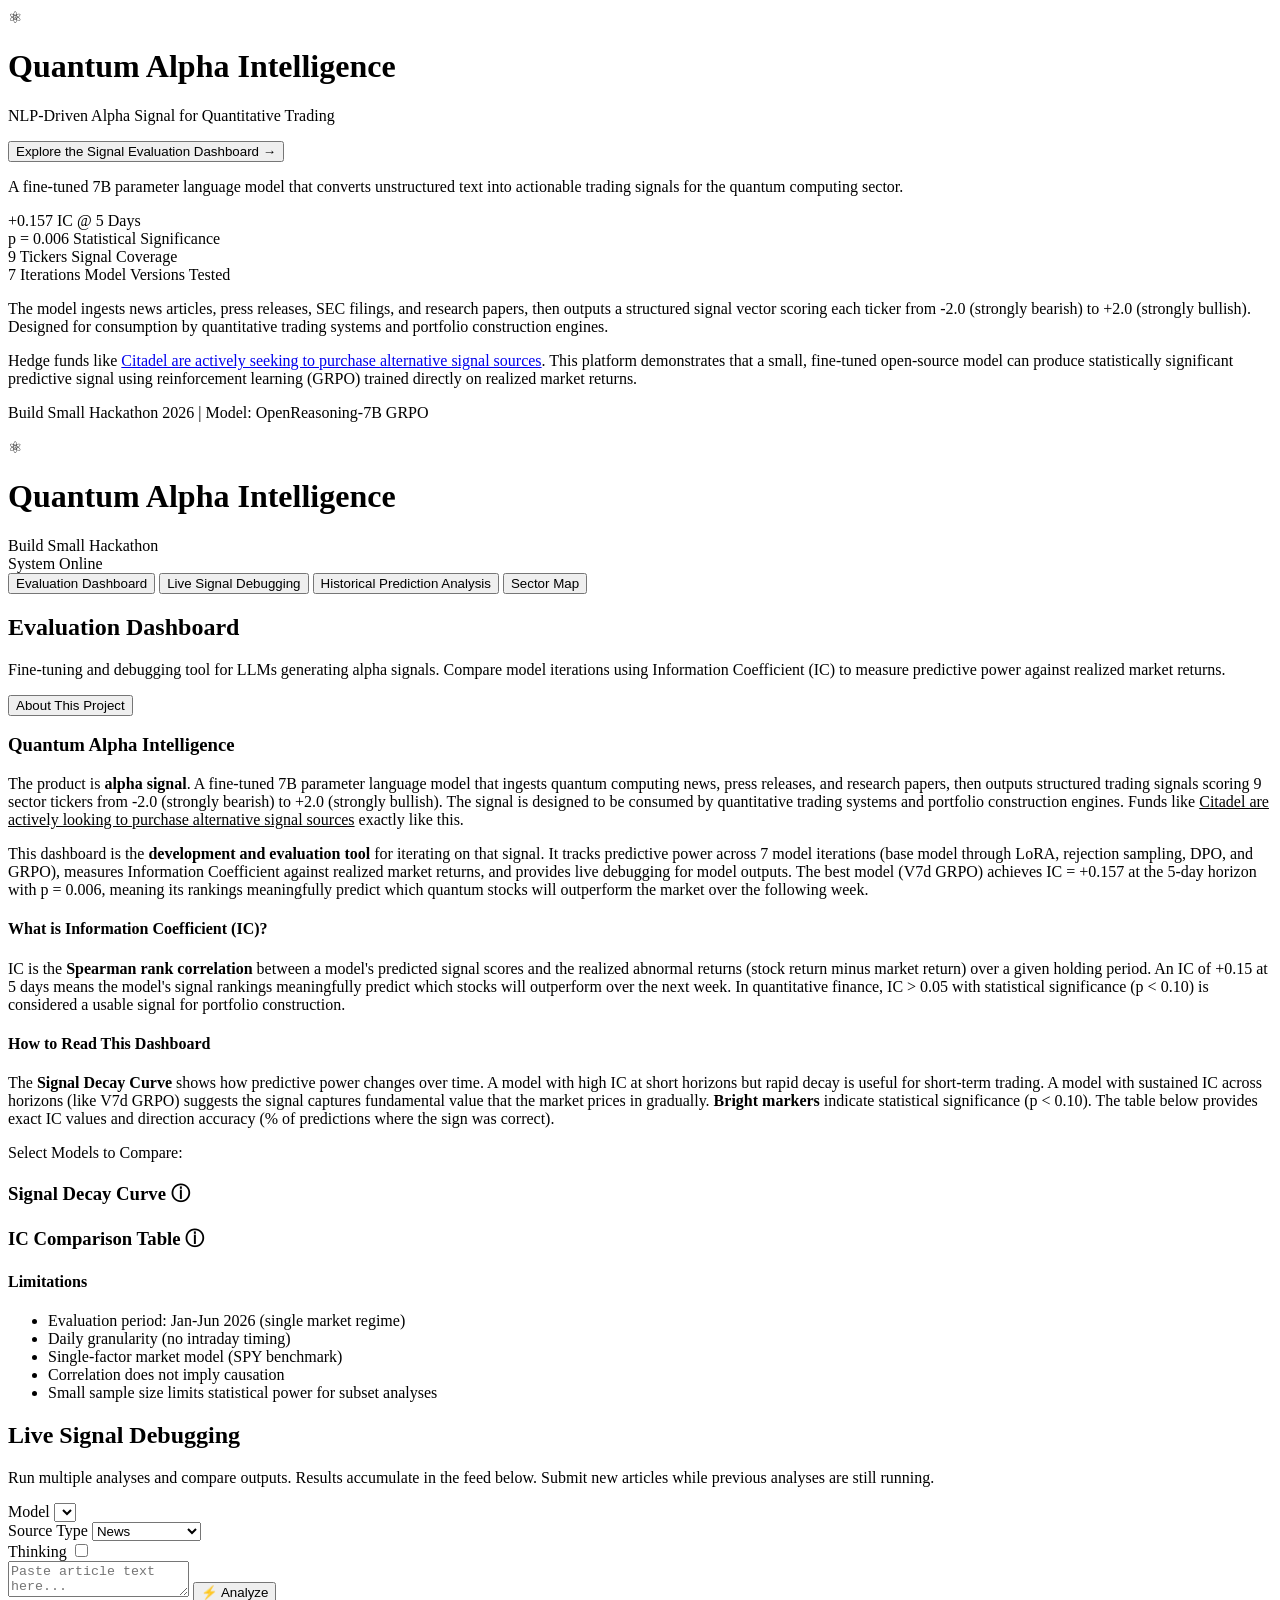
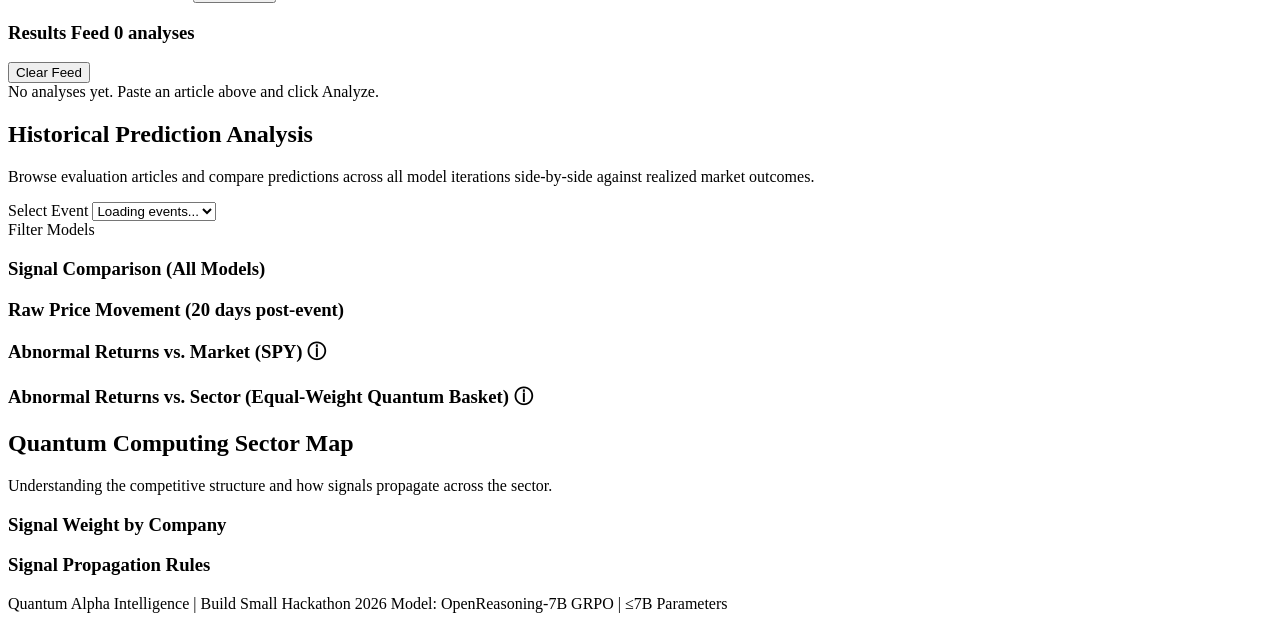
==== frontend_v2/index.html @ 99c6539f "fix: Make welcome overlay scrollable, add CTA near top, add 'About' button 1. Overlay is now scrolla" ====
<!DOCTYPE html>
<html lang="en">
<head>
    <meta charset="UTF-8">
    <meta name="viewport" content="width=device-width, initial-scale=1.0">
    <title>Quantum Alpha Intelligence</title>
    <link rel="stylesheet" href="/static/styles.css">
    <script src="https://cdn.plot.ly/plotly-2.27.0.min.js"></script>
</head>
<body>
    <!-- Welcome Overlay -->
    <div id="welcome-overlay" class="welcome-overlay">
        <div class="welcome-modal">
            <div class="welcome-top">
                <div class="welcome-logo">⚛</div>
                <h1 class="welcome-title">Quantum Alpha Intelligence</h1>
                <p class="welcome-tagline">NLP-Driven Alpha Signal for Quantitative Trading</p>
                <button id="welcome-enter-btn" class="welcome-cta">Explore the Signal Evaluation Dashboard →</button>
            </div>

            <div class="welcome-body">
                <p class="welcome-lead">A fine-tuned 7B parameter language model that converts unstructured text into actionable trading signals for the quantum computing sector.</p>

                <div class="welcome-stats">
                    <div class="welcome-stat">
                        <span class="stat-value">+0.157</span>
                        <span class="stat-label">IC @ 5 Days</span>
                    </div>
                    <div class="welcome-stat">
                        <span class="stat-value">p = 0.006</span>
                        <span class="stat-label">Statistical Significance</span>
                    </div>
                    <div class="welcome-stat">
                        <span class="stat-value">9 Tickers</span>
                        <span class="stat-label">Signal Coverage</span>
                    </div>
                    <div class="welcome-stat">
                        <span class="stat-value">7 Iterations</span>
                        <span class="stat-label">Model Versions Tested</span>
                    </div>
                </div>

                <p class="welcome-description">The model ingests news articles, press releases, SEC filings, and research papers, then outputs a structured signal vector scoring each ticker from -2.0 (strongly bearish) to +2.0 (strongly bullish). Designed for consumption by quantitative trading systems and portfolio construction engines.</p>

                <p class="welcome-context">Hedge funds like <a href="https://finance.yahoo.com/markets/stocks/articles/citadel-set-pay-trading-ideas-094103745.html" target="_blank">Citadel are actively seeking to purchase alternative signal sources</a>. This platform demonstrates that a small, fine-tuned open-source model can produce statistically significant predictive signal using reinforcement learning (GRPO) trained directly on realized market returns.</p>
            </div>

            <p class="welcome-footer">Build Small Hackathon 2026 | Model: OpenReasoning-7B GRPO</p>
        </div>
    </div>

    <!-- Header -->
    <header class="header">
        <div class="header-left">
            <div class="logo">⚛</div>
            <h1>Quantum Alpha Intelligence</h1>
            <span class="badge">Build Small Hackathon</span>
        </div>
        <div class="header-right">
            <span class="status-dot"></span>
            <span class="status-text">System Online</span>
        </div>
    </header>

    <!-- Tab Navigation -->
    <nav class="tab-nav">
        <button class="tab-btn active" data-tab="evaluation">Evaluation Dashboard</button>
        <button class="tab-btn" data-tab="live">Live Signal Debugging</button>
        <button class="tab-btn" data-tab="historical">Historical Prediction Analysis</button>
        <button class="tab-btn" data-tab="sector">Sector Map</button>
    </nav>

    <!-- Tab Content -->
    <main class="content">
        <!-- Tab 1: Evaluation Dashboard -->
        <section id="tab-evaluation" class="tab-panel active">
            <div class="panel-header">
                <div class="panel-header-row">
                    <div>
                        <h2>Evaluation Dashboard</h2>
                        <p class="panel-desc">Fine-tuning and debugging tool for LLMs generating alpha signals. Compare model iterations using Information Coefficient (IC) to measure predictive power against realized market returns.</p>
                    </div>
                    <button id="show-welcome-btn" class="btn-info">About This Project</button>
                </div>
            </div>

            <div class="product-overview">
                <div class="overview-card">
                    <h3>Quantum Alpha Intelligence</h3>
                    <p>The product is <strong>alpha signal</strong>. A fine-tuned 7B parameter language model that ingests quantum computing news, press releases, and research papers, then outputs structured trading signals scoring 9 sector tickers from -2.0 (strongly bearish) to +2.0 (strongly bullish). The signal is designed to be consumed by quantitative trading systems and portfolio construction engines. Funds like <a href="https://finance.yahoo.com/markets/stocks/articles/citadel-set-pay-trading-ideas-094103745.html" target="_blank" style="color: var(--accent-blue);">Citadel are actively looking to purchase alternative signal sources</a> exactly like this.</p>
                    <p>This dashboard is the <strong>development and evaluation tool</strong> for iterating on that signal. It tracks predictive power across 7 model iterations (base model through LoRA, rejection sampling, DPO, and GRPO), measures Information Coefficient against realized market returns, and provides live debugging for model outputs. The best model (V7d GRPO) achieves IC = +0.157 at the 5-day horizon with p = 0.006, meaning its rankings meaningfully predict which quantum stocks will outperform the market over the following week.</p>
                </div>
            </div>

            <div class="eval-context">
                <div class="context-card">
                    <h4>What is Information Coefficient (IC)?</h4>
                    <p>IC is the <strong>Spearman rank correlation</strong> between a model's predicted signal scores and the realized abnormal returns (stock return minus market return) over a given holding period. An IC of +0.15 at 5 days means the model's signal rankings meaningfully predict which stocks will outperform over the next week. In quantitative finance, IC > 0.05 with statistical significance (p < 0.10) is considered a usable signal for portfolio construction.</p>
                </div>
                <div class="context-card">
                    <h4>How to Read This Dashboard</h4>
                    <p>The <strong>Signal Decay Curve</strong> shows how predictive power changes over time. A model with high IC at short horizons but rapid decay is useful for short-term trading. A model with sustained IC across horizons (like V7d GRPO) suggests the signal captures fundamental value that the market prices in gradually. <strong>Bright markers</strong> indicate statistical significance (p < 0.10). The table below provides exact IC values and direction accuracy (% of predictions where the sign was correct).</p>
                </div>
            </div>

            <div class="eval-controls">
                <label>Select Models to Compare:</label>
                <div id="eval-model-checkboxes" class="checkbox-group"></div>
            </div>

            <div class="eval-metrics-summary" id="eval-summary"></div>

            <div class="eval-charts">
                <div class="chart-section">
                    <h3>Signal Decay Curve <span class="info-btn" title="IC (Spearman rank correlation) between predicted signals and realized abnormal returns at different holding periods. Higher = better predictive power. Bright markers = statistically significant (p < 0.10).">ⓘ</span></h3>
                    <div id="eval-decay-chart" class="chart-container"></div>
                </div>
                <div class="chart-section">
                    <h3>IC Comparison Table <span class="info-btn" title="IC values at different horizons. Statistically significant values (p<0.05) are highlighted. Direction accuracy shows % of non-trivial predictions where the predicted sign matched the realized return sign.">ⓘ</span></h3>
                    <div id="eval-table" class="table-container"></div>
                </div>
            </div>

            <div class="limitations">
                <h4>Limitations</h4>
                <ul>
                    <li>Evaluation period: Jan-Jun 2026 (single market regime)</li>
                    <li>Daily granularity (no intraday timing)</li>
                    <li>Single-factor market model (SPY benchmark)</li>
                    <li>Correlation does not imply causation</li>
                    <li>Small sample size limits statistical power for subset analyses</li>
                </ul>
            </div>
        </section>

        <!-- Tab 2: Live Signal Debugging -->
        <section id="tab-live" class="tab-panel">
            <div class="panel-header">
                <h2>Live Signal Debugging</h2>
                <p class="panel-desc">Run multiple analyses and compare outputs. Results accumulate in the feed below. Submit new articles while previous analyses are still running.</p>
            </div>

            <div class="live-controls">
                <div class="control-row">
                    <div class="control-group flex-grow">
                        <label>Model</label>
                        <select id="live-model">
                            <!-- Populated by JS -->
                        </select>
                    </div>
                    <div class="control-group">
                        <label>Source Type</label>
                        <select id="live-source">
                            <option value="news">News</option>
                            <option value="arxiv">arXiv Paper</option>
                            <option value="sec_filing">SEC Filing</option>
                            <option value="press_release">Press Release</option>
                            <option value="social_media">Social Media</option>
                            <option value="earnings_call">Earnings Call</option>
                        </select>
                    </div>
                    <div class="control-group">
                        <label>Thinking</label>
                        <label class="toggle">
                            <input type="checkbox" id="live-thinking">
                            <span class="toggle-slider"></span>
                        </label>
                    </div>
                </div>
                <textarea id="live-input" placeholder="Paste article text here..."></textarea>
                <button id="live-analyze-btn" class="btn-primary">
                    <span class="btn-icon">⚡</span> Analyze
                </button>
            </div>

            <div class="feed-header">
                <h3>Results Feed <span id="feed-count" class="feed-count">0 analyses</span></h3>
                <button id="feed-clear-btn" class="btn-secondary">Clear Feed</button>
            </div>
            <div id="live-feed" class="live-feed">
                <div class="feed-empty">No analyses yet. Paste an article above and click Analyze.</div>
            </div>
        </section>

        <!-- Tab 3: Historical Prediction Analysis -->
        <section id="tab-historical" class="tab-panel">
            <div class="panel-header">
                <h2>Historical Prediction Analysis</h2>
                <p class="panel-desc">Browse evaluation articles and compare predictions across all model iterations side-by-side against realized market outcomes.</p>
            </div>

            <div class="historical-controls">
                <div class="control-row">
                    <div class="control-group flex-grow">
                        <label>Select Event</label>
                        <select id="hist-event-select">
                            <option value="">Loading events...</option>
                        </select>
                    </div>
                </div>
                <div class="control-row">
                    <div class="control-group flex-grow">
                        <label>Filter Models</label>
                        <div id="hist-model-checkboxes" class="checkbox-group"></div>
                    </div>
                </div>
            </div>

            <div id="hist-results" class="results-panel">
                <div id="hist-article-info" class="article-info"></div>
                <h3>Signal Comparison (<span id="hist-model-count">All</span> Models)</h3>
                <div id="hist-comparison-chart" class="chart-container"></div>
                <h3>Raw Price Movement (20 days post-event)</h3>
                <div id="hist-price-chart" class="chart-container"></div>
                <h3>Abnormal Returns vs. Market (SPY) <span class="info-btn" title="Stock return minus SPY return over the same period. This is what the model's IC is evaluated against — positive abnormal return means the stock outperformed the broad market.">ⓘ</span></h3>
                <div id="hist-abnormal-chart" class="chart-container"></div>
                <h3>Abnormal Returns vs. Sector (Equal-Weight Quantum Basket) <span class="info-btn" title="Stock return minus the equal-weighted average return of all pure-play quantum tickers (IONQ, RGTI, QBTS, QUBT). Shows whether the signal correctly identified relative winners within the sector.">ⓘ</span></h3>
                <div id="hist-sector-abnormal-chart" class="chart-container"></div>
                <div id="hist-model-details" class="model-details-grid"></div>
            </div>
        </section>

        <!-- Tab 4: Sector Map -->
        <section id="tab-sector" class="tab-panel">
            <div class="panel-header">
                <h2>Quantum Computing Sector Map</h2>
                <p class="panel-desc">Understanding the competitive structure and how signals propagate across the sector.</p>
            </div>

            <div class="sector-content">
                <div class="chart-section">
                    <h3>Signal Weight by Company</h3>
                    <div id="sector-weight-chart" class="chart-container"></div>
                </div>

                <div class="sector-clusters" id="sector-clusters"></div>

                <div class="sector-dynamics">
                    <h3>Signal Propagation Rules</h3>
                    <div id="sector-dynamics-table"></div>
                </div>
            </div>
        </section>
    </main>

    <footer class="footer">
        <span>Quantum Alpha Intelligence | Build Small Hackathon 2026</span>
        <span>Model: OpenReasoning-7B GRPO | ≤7B Parameters</span>
    </footer>

    <script src="/static/app.js"></script>
</body>
</html>
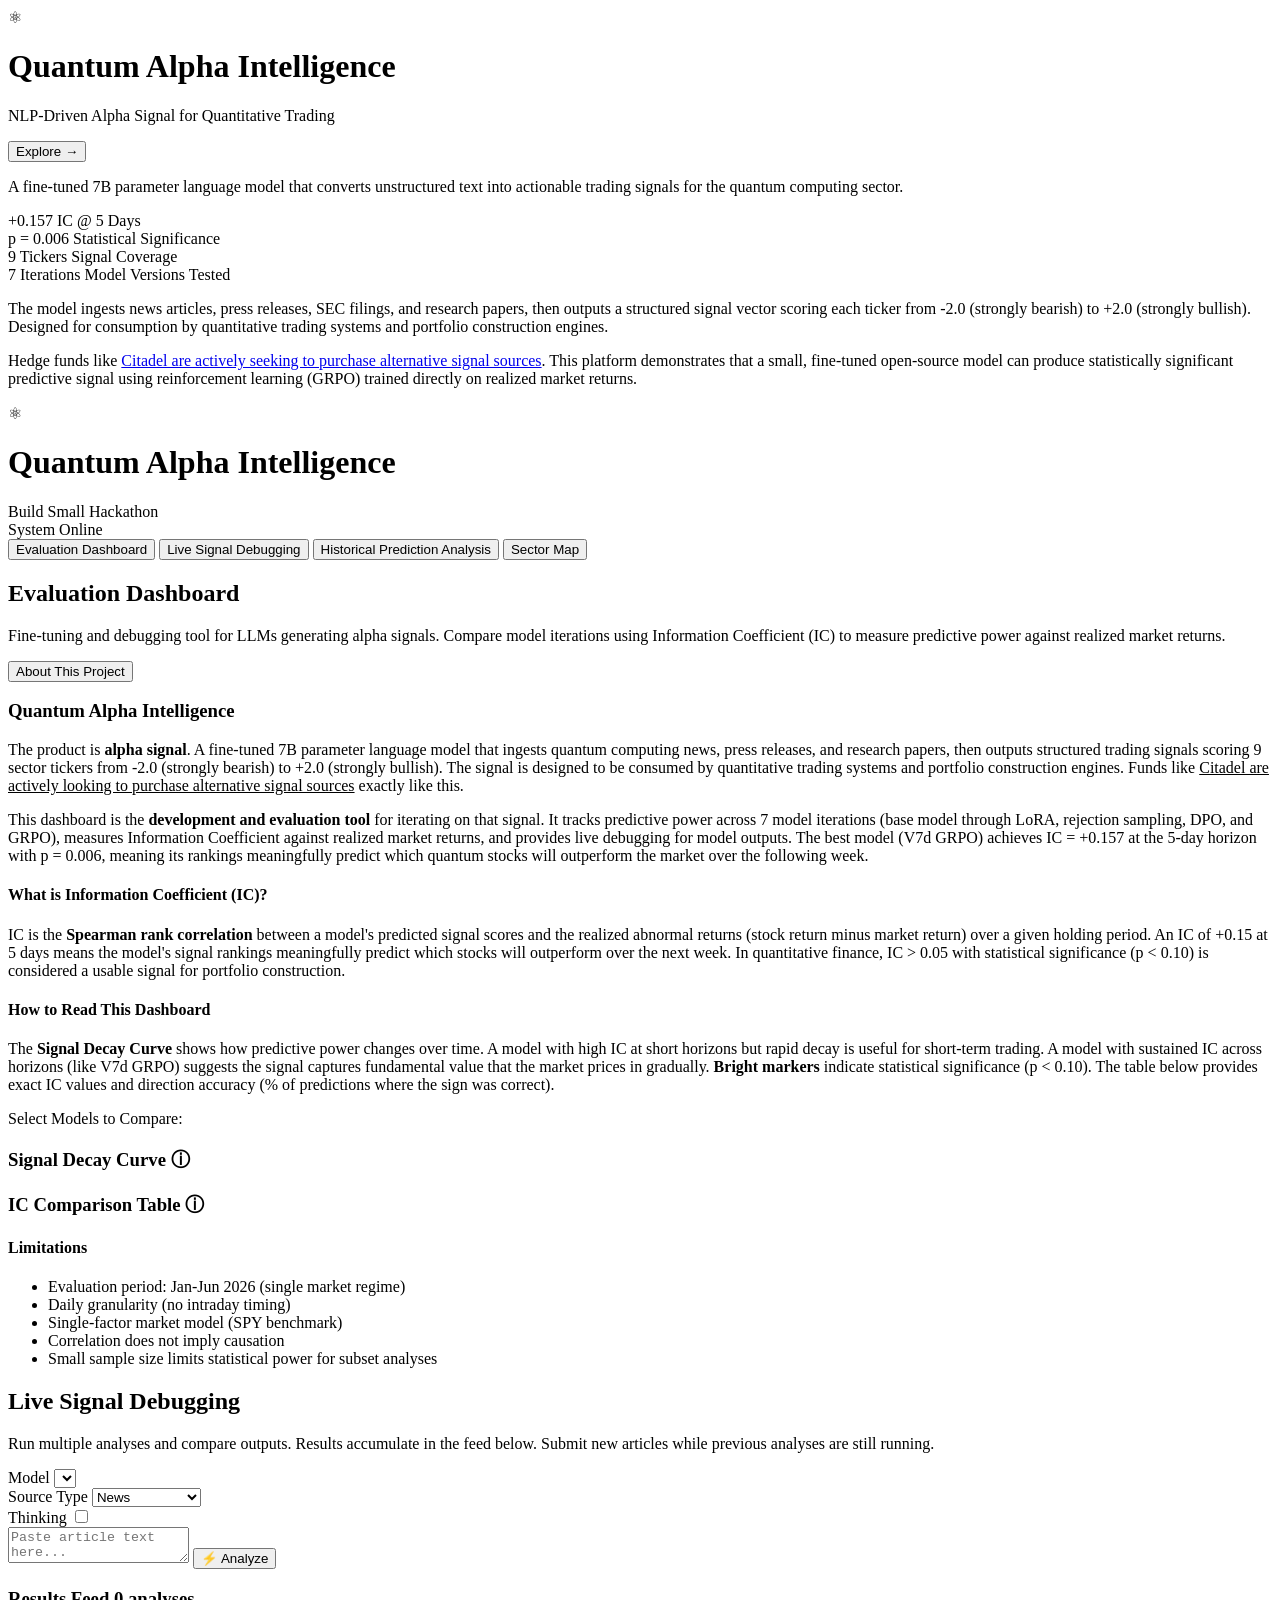
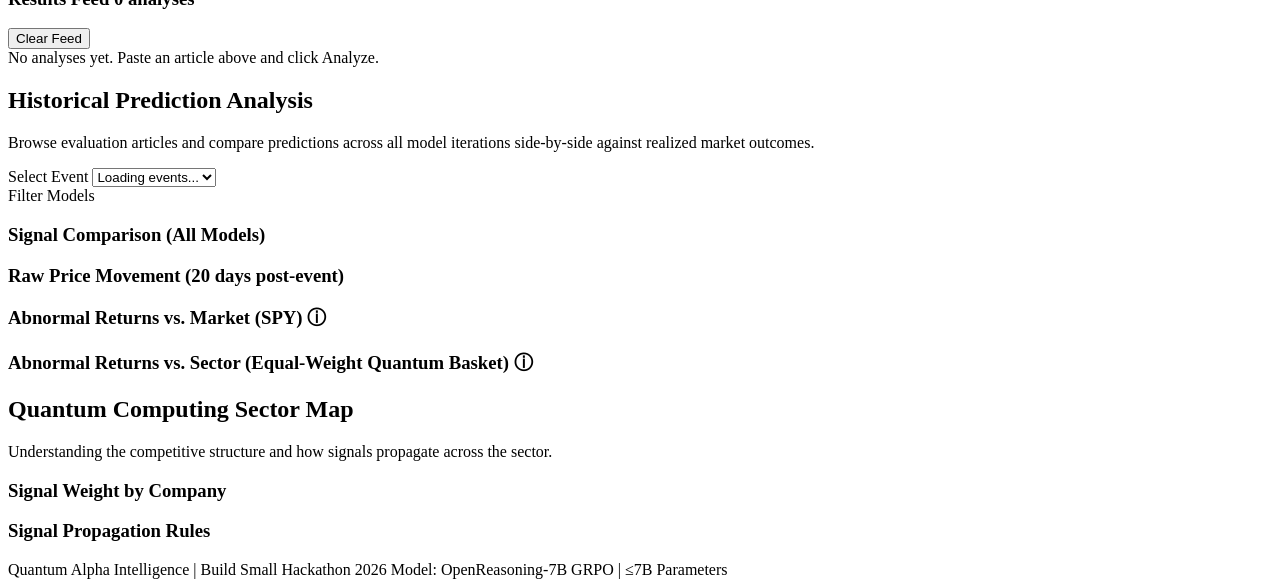
==== commit 9c32cb42: "fix: Simplify overlay button to 'Explore', remove footer text" ====
--- a/frontend_v2/index.html
+++ b/frontend_v2/index.html
@@ -15,7 +15,7 @@
                 <div class="welcome-logo">⚛</div>
                 <h1 class="welcome-title">Quantum Alpha Intelligence</h1>
                 <p class="welcome-tagline">NLP-Driven Alpha Signal for Quantitative Trading</p>
-                <button id="welcome-enter-btn" class="welcome-cta">Explore the Signal Evaluation Dashboard →</button>
+                <button id="welcome-enter-btn" class="welcome-cta">Explore →</button>
             </div>
 
             <div class="welcome-body">
@@ -45,7 +45,7 @@
                 <p class="welcome-context">Hedge funds like <a href="https://finance.yahoo.com/markets/stocks/articles/citadel-set-pay-trading-ideas-094103745.html" target="_blank">Citadel are actively seeking to purchase alternative signal sources</a>. This platform demonstrates that a small, fine-tuned open-source model can produce statistically significant predictive signal using reinforcement learning (GRPO) trained directly on realized market returns.</p>
             </div>
 
-            <p class="welcome-footer">Build Small Hackathon 2026 | Model: OpenReasoning-7B GRPO</p>
+
         </div>
     </div>
 
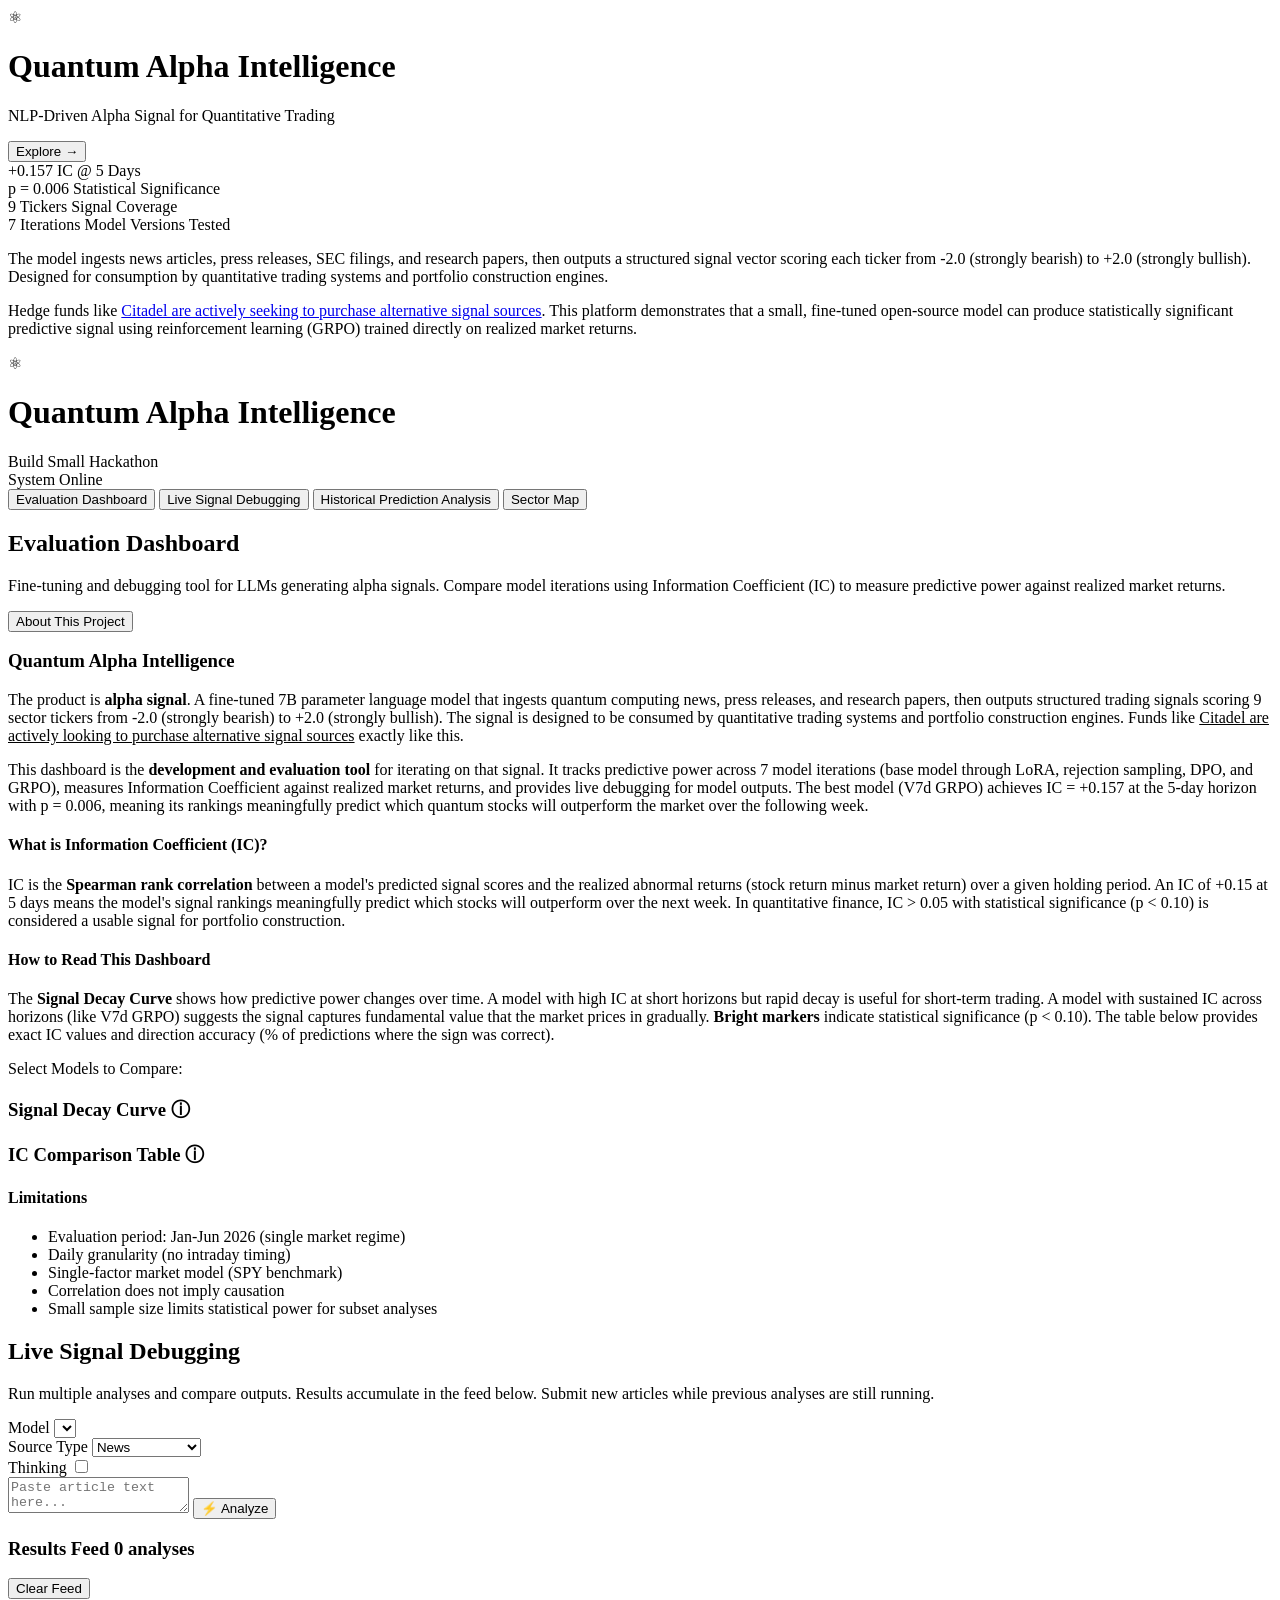
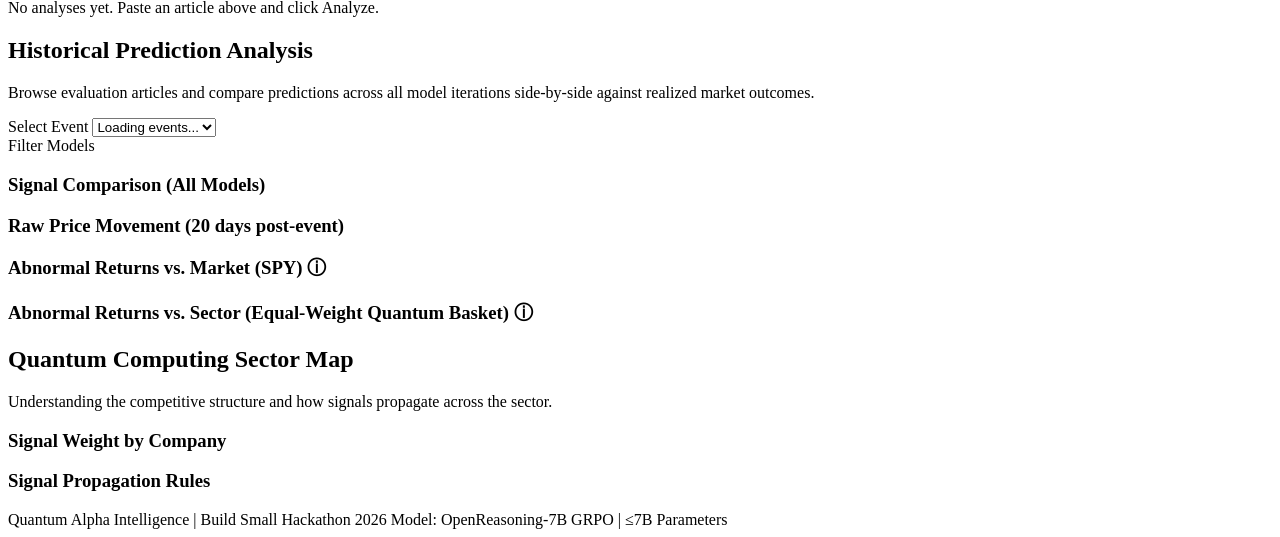
==== commit 208bdc05: "fix: Remove lead sentence from overlay, default to top model + teachers only 1. Removed 'A fine-tune" ====
--- a/frontend_v2/index.html
+++ b/frontend_v2/index.html
@@ -19,7 +19,6 @@
             </div>
 
             <div class="welcome-body">
-                <p class="welcome-lead">A fine-tuned 7B parameter language model that converts unstructured text into actionable trading signals for the quantum computing sector.</p>
 
                 <div class="welcome-stats">
                     <div class="welcome-stat">
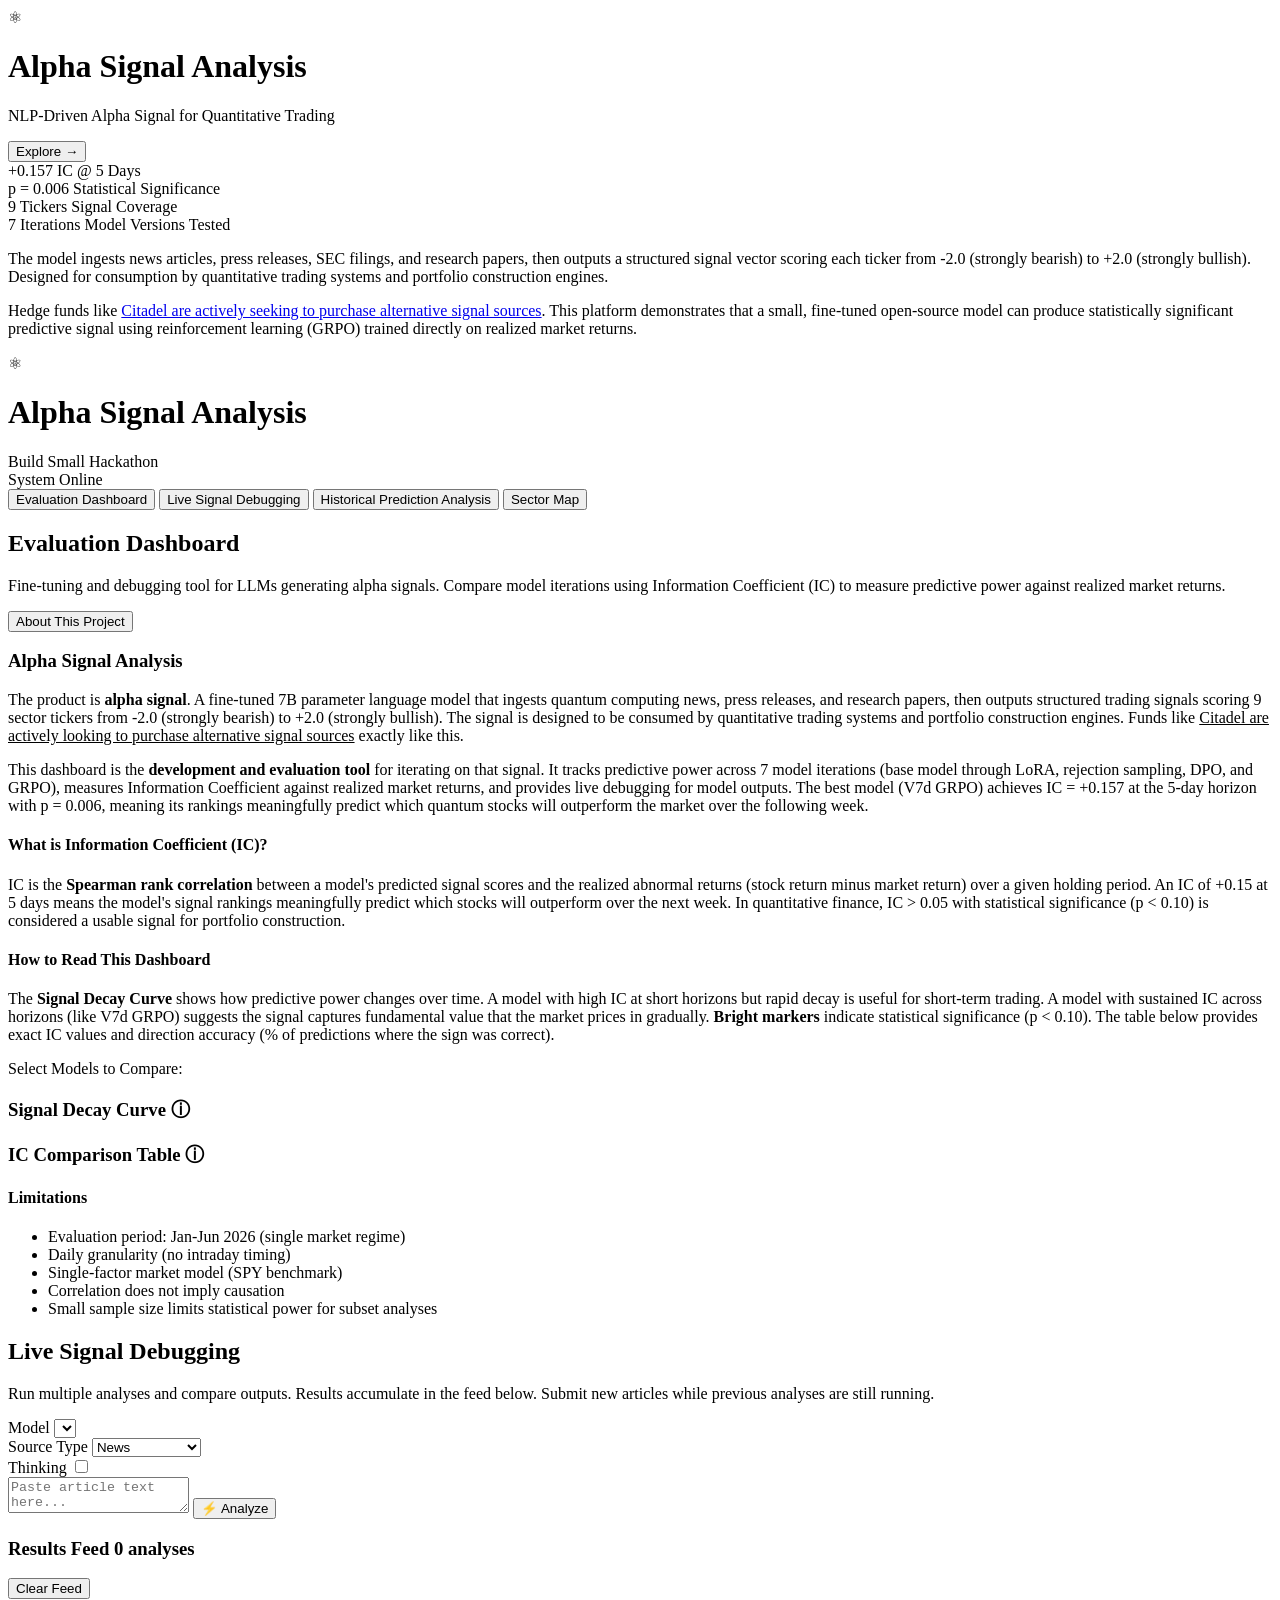
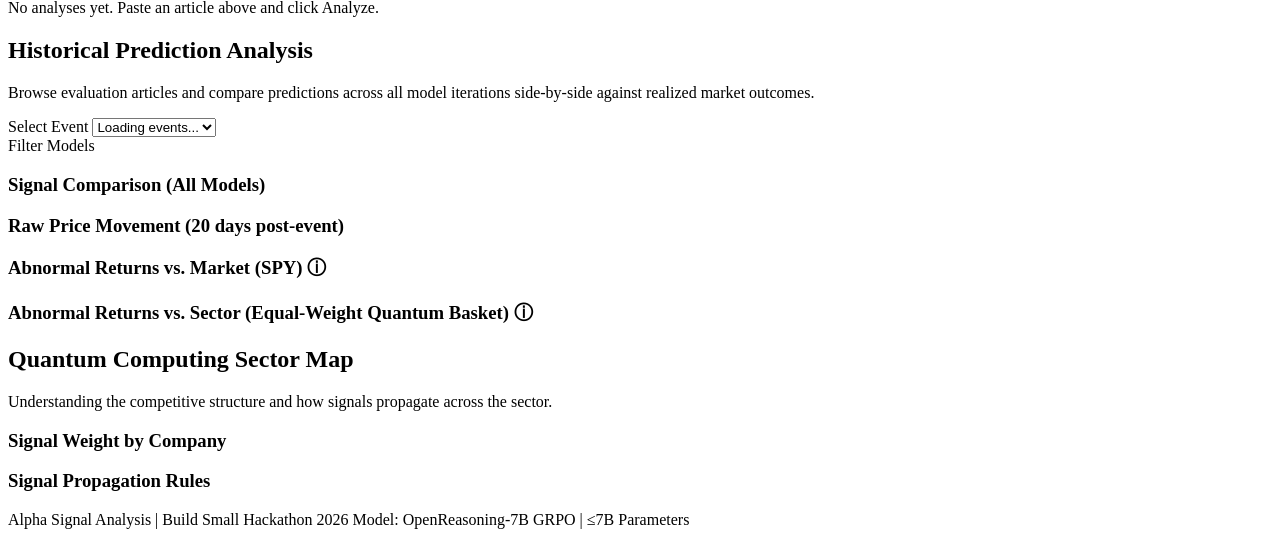
==== commit be0839f0: "refactor: rename project from quantum-alpha-intelligence to alpha-signal-analysis Updated all intern" ====
--- a/frontend_v2/index.html
+++ b/frontend_v2/index.html
@@ -3,7 +3,7 @@
 <head>
     <meta charset="UTF-8">
     <meta name="viewport" content="width=device-width, initial-scale=1.0">
-    <title>Quantum Alpha Intelligence</title>
+    <title>Alpha Signal Analysis</title>
     <link rel="stylesheet" href="/static/styles.css">
     <script src="https://cdn.plot.ly/plotly-2.27.0.min.js"></script>
 </head>
@@ -13,7 +13,7 @@
         <div class="welcome-modal">
             <div class="welcome-top">
                 <div class="welcome-logo">⚛</div>
-                <h1 class="welcome-title">Quantum Alpha Intelligence</h1>
+                <h1 class="welcome-title">Alpha Signal Analysis</h1>
                 <p class="welcome-tagline">NLP-Driven Alpha Signal for Quantitative Trading</p>
                 <button id="welcome-enter-btn" class="welcome-cta">Explore →</button>
             </div>
@@ -52,7 +52,7 @@
     <header class="header">
         <div class="header-left">
             <div class="logo">⚛</div>
-            <h1>Quantum Alpha Intelligence</h1>
+            <h1>Alpha Signal Analysis</h1>
             <span class="badge">Build Small Hackathon</span>
         </div>
         <div class="header-right">
@@ -85,7 +85,7 @@
 
             <div class="product-overview">
                 <div class="overview-card">
-                    <h3>Quantum Alpha Intelligence</h3>
+                    <h3>Alpha Signal Analysis</h3>
                     <p>The product is <strong>alpha signal</strong>. A fine-tuned 7B parameter language model that ingests quantum computing news, press releases, and research papers, then outputs structured trading signals scoring 9 sector tickers from -2.0 (strongly bearish) to +2.0 (strongly bullish). The signal is designed to be consumed by quantitative trading systems and portfolio construction engines. Funds like <a href="https://finance.yahoo.com/markets/stocks/articles/citadel-set-pay-trading-ideas-094103745.html" target="_blank" style="color: var(--accent-blue);">Citadel are actively looking to purchase alternative signal sources</a> exactly like this.</p>
                     <p>This dashboard is the <strong>development and evaluation tool</strong> for iterating on that signal. It tracks predictive power across 7 model iterations (base model through LoRA, rejection sampling, DPO, and GRPO), measures Information Coefficient against realized market returns, and provides live debugging for model outputs. The best model (V7d GRPO) achieves IC = +0.157 at the 5-day horizon with p = 0.006, meaning its rankings meaningfully predict which quantum stocks will outperform the market over the following week.</p>
                 </div>
@@ -243,7 +243,7 @@
     </main>
 
     <footer class="footer">
-        <span>Quantum Alpha Intelligence | Build Small Hackathon 2026</span>
+        <span>Alpha Signal Analysis | Build Small Hackathon 2026</span>
         <span>Model: OpenReasoning-7B GRPO | ≤7B Parameters</span>
     </footer>
 
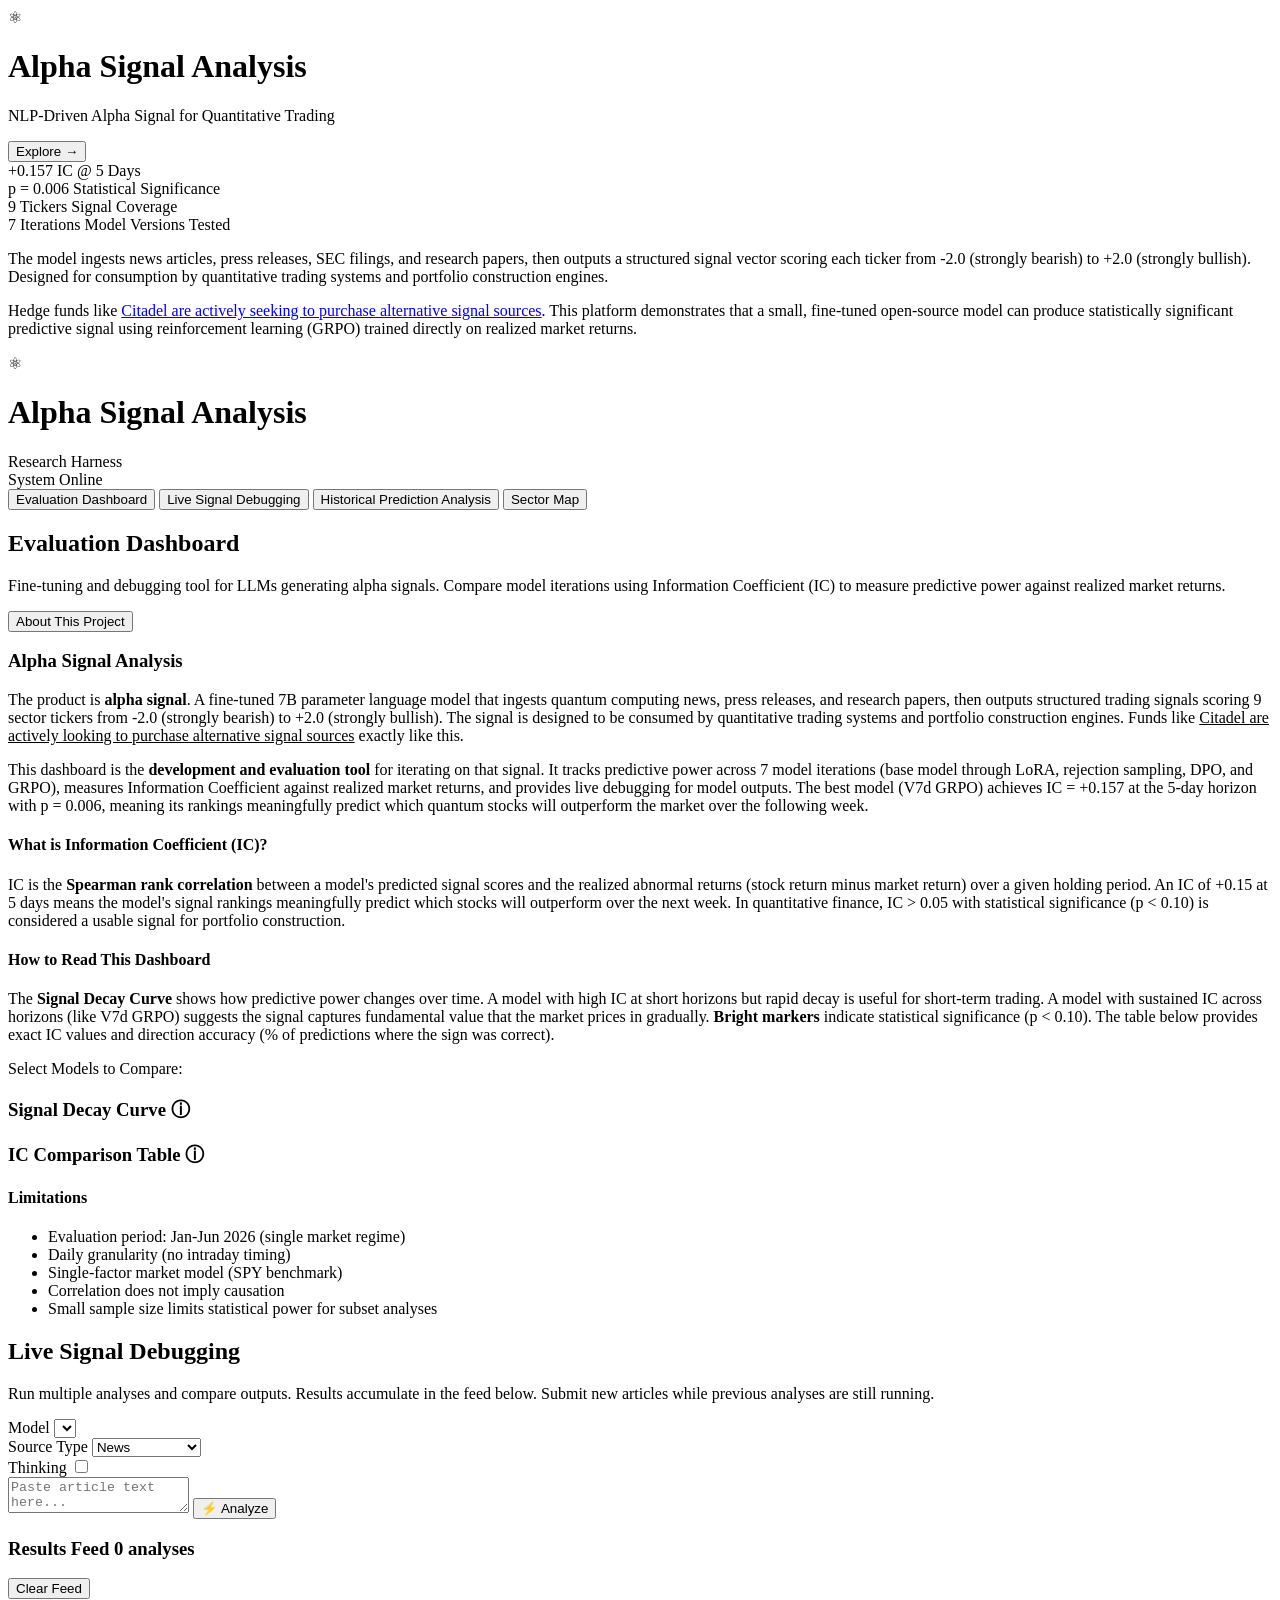
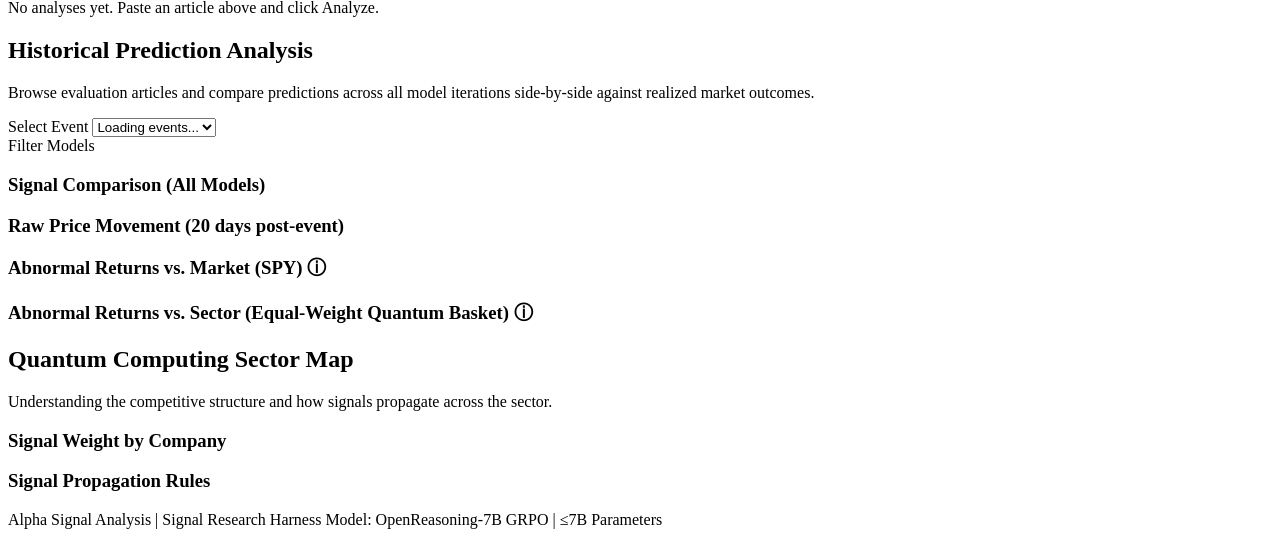
==== commit cac5a3ce: "Streamline repo for tracking-first research harness" ====
--- a/frontend_v2/index.html
+++ b/frontend_v2/index.html
@@ -53,7 +53,7 @@
         <div class="header-left">
             <div class="logo">⚛</div>
             <h1>Alpha Signal Analysis</h1>
-            <span class="badge">Build Small Hackathon</span>
+            <span class="badge">Research Harness</span>
         </div>
         <div class="header-right">
             <span class="status-dot"></span>
@@ -243,7 +243,7 @@
     </main>
 
     <footer class="footer">
-        <span>Alpha Signal Analysis | Build Small Hackathon 2026</span>
+        <span>Alpha Signal Analysis | Signal Research Harness</span>
         <span>Model: OpenReasoning-7B GRPO | ≤7B Parameters</span>
     </footer>
 
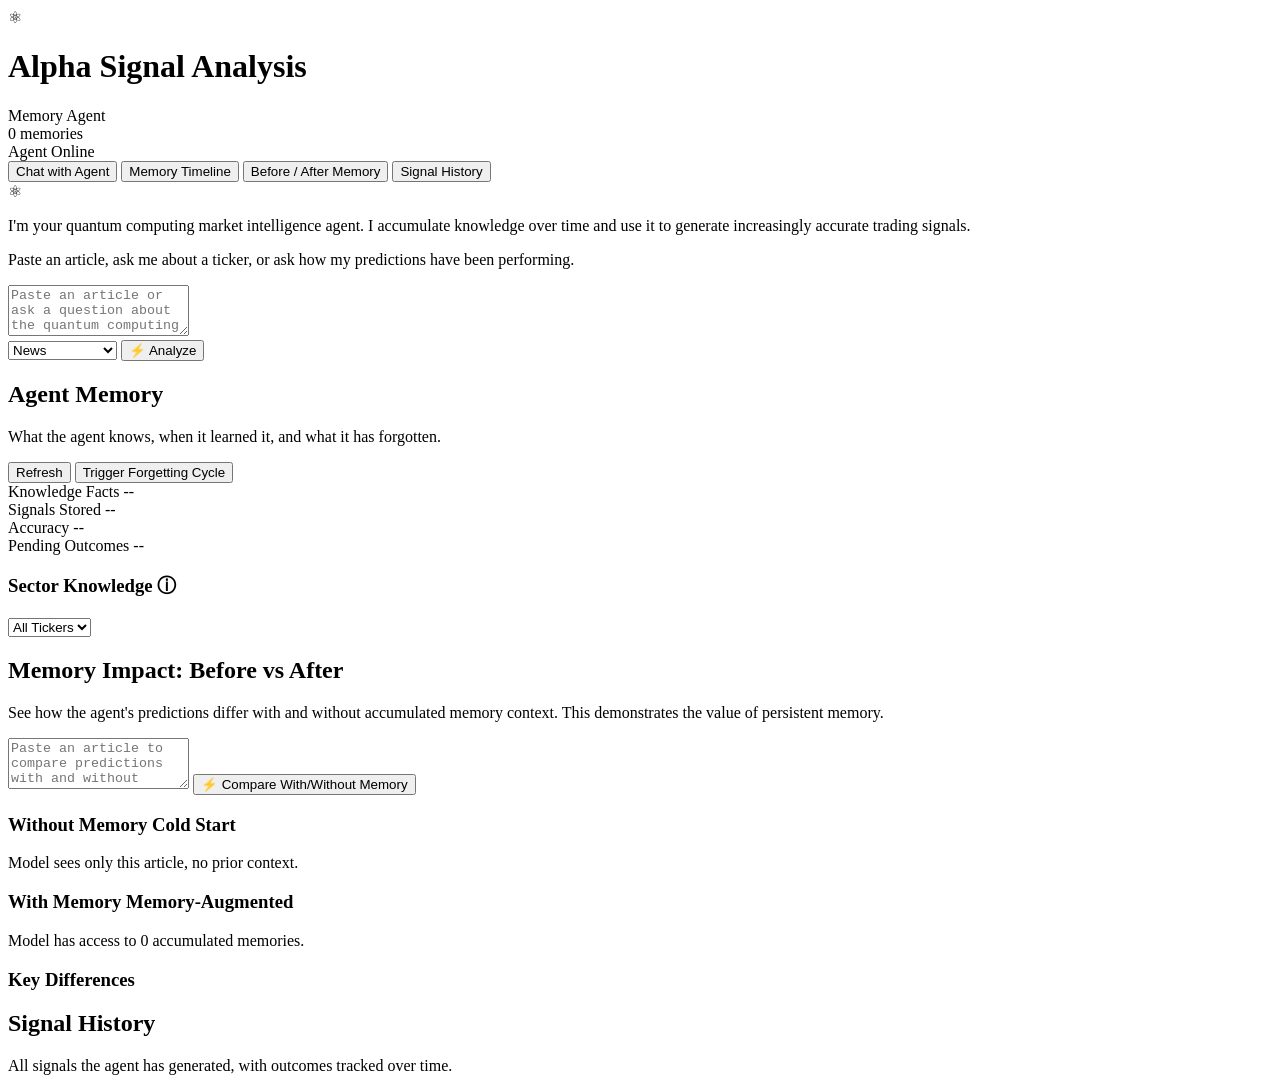
==== commit 84cbfb7a: "Rebuild frontend for Memory Agent track New 4-tab UI: - Tab 1: Chat interface (conversational intera" ====
--- a/frontend_v2/index.html
+++ b/frontend_v2/index.html
@@ -3,249 +3,156 @@
 <head>
     <meta charset="UTF-8">
     <meta name="viewport" content="width=device-width, initial-scale=1.0">
-    <title>Alpha Signal Analysis</title>
+    <title>Alpha Signal Analysis — Memory Agent</title>
     <link rel="stylesheet" href="/static/styles.css">
     <script src="https://cdn.plot.ly/plotly-2.27.0.min.js"></script>
 </head>
 <body>
-    <!-- Welcome Overlay -->
-    <div id="welcome-overlay" class="welcome-overlay">
-        <div class="welcome-modal">
-            <div class="welcome-top">
-                <div class="welcome-logo">⚛</div>
-                <h1 class="welcome-title">Alpha Signal Analysis</h1>
-                <p class="welcome-tagline">NLP-Driven Alpha Signal for Quantitative Trading</p>
-                <button id="welcome-enter-btn" class="welcome-cta">Explore →</button>
-            </div>
-
-            <div class="welcome-body">
-
-                <div class="welcome-stats">
-                    <div class="welcome-stat">
-                        <span class="stat-value">+0.157</span>
-                        <span class="stat-label">IC @ 5 Days</span>
-                    </div>
-                    <div class="welcome-stat">
-                        <span class="stat-value">p = 0.006</span>
-                        <span class="stat-label">Statistical Significance</span>
-                    </div>
-                    <div class="welcome-stat">
-                        <span class="stat-value">9 Tickers</span>
-                        <span class="stat-label">Signal Coverage</span>
-                    </div>
-                    <div class="welcome-stat">
-                        <span class="stat-value">7 Iterations</span>
-                        <span class="stat-label">Model Versions Tested</span>
-                    </div>
-                </div>
-
-                <p class="welcome-description">The model ingests news articles, press releases, SEC filings, and research papers, then outputs a structured signal vector scoring each ticker from -2.0 (strongly bearish) to +2.0 (strongly bullish). Designed for consumption by quantitative trading systems and portfolio construction engines.</p>
-
-                <p class="welcome-context">Hedge funds like <a href="https://finance.yahoo.com/markets/stocks/articles/citadel-set-pay-trading-ideas-094103745.html" target="_blank">Citadel are actively seeking to purchase alternative signal sources</a>. This platform demonstrates that a small, fine-tuned open-source model can produce statistically significant predictive signal using reinforcement learning (GRPO) trained directly on realized market returns.</p>
-            </div>
-
-
-        </div>
-    </div>
-
-    <!-- Header -->
     <header class="header">
         <div class="header-left">
             <div class="logo">⚛</div>
             <h1>Alpha Signal Analysis</h1>
-            <span class="badge">Research Harness</span>
+            <span class="badge">Memory Agent</span>
         </div>
         <div class="header-right">
+            <div class="memory-indicator">
+                <span class="memory-dot"></span>
+                <span id="memory-count">0 memories</span>
+            </div>
             <span class="status-dot"></span>
-            <span class="status-text">System Online</span>
+            <span class="status-text">Agent Online</span>
         </div>
     </header>
 
-    <!-- Tab Navigation -->
     <nav class="tab-nav">
-        <button class="tab-btn active" data-tab="evaluation">Evaluation Dashboard</button>
-        <button class="tab-btn" data-tab="live">Live Signal Debugging</button>
-        <button class="tab-btn" data-tab="historical">Historical Prediction Analysis</button>
-        <button class="tab-btn" data-tab="sector">Sector Map</button>
+        <button class="tab-btn active" data-tab="chat">Chat with Agent</button>
+        <button class="tab-btn" data-tab="memory">Memory Timeline</button>
+        <button class="tab-btn" data-tab="compare">Before / After Memory</button>
+        <button class="tab-btn" data-tab="signals">Signal History</button>
     </nav>
 
-    <!-- Tab Content -->
     <main class="content">
-        <!-- Tab 1: Evaluation Dashboard -->
-        <section id="tab-evaluation" class="tab-panel active">
-            <div class="panel-header">
-                <div class="panel-header-row">
-                    <div>
-                        <h2>Evaluation Dashboard</h2>
-                        <p class="panel-desc">Fine-tuning and debugging tool for LLMs generating alpha signals. Compare model iterations using Information Coefficient (IC) to measure predictive power against realized market returns.</p>
+        <!-- Tab 1: Chat Interface -->
+        <section id="tab-chat" class="tab-panel active">
+            <div class="chat-container">
+                <div class="chat-messages" id="chat-messages">
+                    <div class="message agent">
+                        <div class="message-avatar">⚛</div>
+                        <div class="message-content">
+                            <p>I'm your quantum computing market intelligence agent. I accumulate knowledge over time and use it to generate increasingly accurate trading signals.</p>
+                            <p>Paste an article, ask me about a ticker, or ask how my predictions have been performing.</p>
+                        </div>
                     </div>
-                    <button id="show-welcome-btn" class="btn-info">About This Project</button>
                 </div>
-            </div>
-
-            <div class="product-overview">
-                <div class="overview-card">
-                    <h3>Alpha Signal Analysis</h3>
-                    <p>The product is <strong>alpha signal</strong>. A fine-tuned 7B parameter language model that ingests quantum computing news, press releases, and research papers, then outputs structured trading signals scoring 9 sector tickers from -2.0 (strongly bearish) to +2.0 (strongly bullish). The signal is designed to be consumed by quantitative trading systems and portfolio construction engines. Funds like <a href="https://finance.yahoo.com/markets/stocks/articles/citadel-set-pay-trading-ideas-094103745.html" target="_blank" style="color: var(--accent-blue);">Citadel are actively looking to purchase alternative signal sources</a> exactly like this.</p>
-                    <p>This dashboard is the <strong>development and evaluation tool</strong> for iterating on that signal. It tracks predictive power across 7 model iterations (base model through LoRA, rejection sampling, DPO, and GRPO), measures Information Coefficient against realized market returns, and provides live debugging for model outputs. The best model (V7d GRPO) achieves IC = +0.157 at the 5-day horizon with p = 0.006, meaning its rankings meaningfully predict which quantum stocks will outperform the market over the following week.</p>
+                <div class="chat-input-area">
+                    <textarea id="chat-input" placeholder="Paste an article or ask a question about the quantum computing sector..." rows="3"></textarea>
+                    <div class="chat-controls">
+                        <select id="chat-source">
+                            <option value="news">News</option>
+                            <option value="arxiv">arXiv</option>
+                            <option value="sec_filing">SEC Filing</option>
+                            <option value="press_release">Press Release</option>
+                            <option value="question">Question</option>
+                        </select>
+                        <button id="chat-send" class="btn-primary">
+                            <span class="btn-icon">⚡</span> Analyze
+                        </button>
+                    </div>
                 </div>
-            </div>
-
-            <div class="eval-context">
-                <div class="context-card">
-                    <h4>What is Information Coefficient (IC)?</h4>
-                    <p>IC is the <strong>Spearman rank correlation</strong> between a model's predicted signal scores and the realized abnormal returns (stock return minus market return) over a given holding period. An IC of +0.15 at 5 days means the model's signal rankings meaningfully predict which stocks will outperform over the next week. In quantitative finance, IC > 0.05 with statistical significance (p < 0.10) is considered a usable signal for portfolio construction.</p>
-                </div>
-                <div class="context-card">
-                    <h4>How to Read This Dashboard</h4>
-                    <p>The <strong>Signal Decay Curve</strong> shows how predictive power changes over time. A model with high IC at short horizons but rapid decay is useful for short-term trading. A model with sustained IC across horizons (like V7d GRPO) suggests the signal captures fundamental value that the market prices in gradually. <strong>Bright markers</strong> indicate statistical significance (p < 0.10). The table below provides exact IC values and direction accuracy (% of predictions where the sign was correct).</p>
-                </div>
-            </div>
-
-            <div class="eval-controls">
-                <label>Select Models to Compare:</label>
-                <div id="eval-model-checkboxes" class="checkbox-group"></div>
-            </div>
-
-            <div class="eval-metrics-summary" id="eval-summary"></div>
-
-            <div class="eval-charts">
-                <div class="chart-section">
-                    <h3>Signal Decay Curve <span class="info-btn" title="IC (Spearman rank correlation) between predicted signals and realized abnormal returns at different holding periods. Higher = better predictive power. Bright markers = statistically significant (p < 0.10).">ⓘ</span></h3>
-                    <div id="eval-decay-chart" class="chart-container"></div>
-                </div>
-                <div class="chart-section">
-                    <h3>IC Comparison Table <span class="info-btn" title="IC values at different horizons. Statistically significant values (p<0.05) are highlighted. Direction accuracy shows % of non-trivial predictions where the predicted sign matched the realized return sign.">ⓘ</span></h3>
-                    <div id="eval-table" class="table-container"></div>
-                </div>
-            </div>
-
-            <div class="limitations">
-                <h4>Limitations</h4>
-                <ul>
-                    <li>Evaluation period: Jan-Jun 2026 (single market regime)</li>
-                    <li>Daily granularity (no intraday timing)</li>
-                    <li>Single-factor market model (SPY benchmark)</li>
-                    <li>Correlation does not imply causation</li>
-                    <li>Small sample size limits statistical power for subset analyses</li>
-                </ul>
             </div>
         </section>
 
-        <!-- Tab 2: Live Signal Debugging -->
-        <section id="tab-live" class="tab-panel">
+        <!-- Tab 2: Memory Timeline -->
+        <section id="tab-memory" class="tab-panel">
             <div class="panel-header">
-                <h2>Live Signal Debugging</h2>
-                <p class="panel-desc">Run multiple analyses and compare outputs. Results accumulate in the feed below. Submit new articles while previous analyses are still running.</p>
+                <h2>Agent Memory</h2>
+                <p class="panel-desc">What the agent knows, when it learned it, and what it has forgotten.</p>
+                <div class="memory-actions">
+                    <button id="btn-refresh-memory" class="btn-secondary">Refresh</button>
+                    <button id="btn-forget" class="btn-danger">Trigger Forgetting Cycle</button>
+                </div>
             </div>
-
-            <div class="live-controls">
-                <div class="control-row">
-                    <div class="control-group flex-grow">
-                        <label>Model</label>
-                        <select id="live-model">
-                            <!-- Populated by JS -->
+            <div class="memory-stats" id="memory-stats">
+                <div class="stat-card">
+                    <label>Knowledge Facts</label>
+                    <span id="stat-knowledge">--</span>
+                </div>
+                <div class="stat-card">
+                    <label>Signals Stored</label>
+                    <span id="stat-signals">--</span>
+                </div>
+                <div class="stat-card">
+                    <label>Accuracy</label>
+                    <span id="stat-accuracy">--</span>
+                </div>
+                <div class="stat-card">
+                    <label>Pending Outcomes</label>
+                    <span id="stat-pending">--</span>
+                </div>
+            </div>
+            <div class="memory-sections">
+                <div class="memory-section">
+                    <h3>Sector Knowledge <span class="info-btn" title="Facts the agent has accumulated about quantum computing companies, technologies, and competitive dynamics.">ⓘ</span></h3>
+                    <div class="memory-filter">
+                        <select id="knowledge-ticker-filter">
+                            <option value="">All Tickers</option>
+                            <option value="IONQ">IONQ</option>
+                            <option value="RGTI">RGTI</option>
+                            <option value="QBTS">QBTS</option>
+                            <option value="QUBT">QUBT</option>
+                            <option value="QNT">QNT</option>
+                            <option value="IBM">IBM</option>
+                            <option value="HON">HON</option>
                         </select>
                     </div>
-                    <div class="control-group">
-                        <label>Source Type</label>
-                        <select id="live-source">
-                            <option value="news">News</option>
-                            <option value="arxiv">arXiv Paper</option>
-                            <option value="sec_filing">SEC Filing</option>
-                            <option value="press_release">Press Release</option>
-                            <option value="social_media">Social Media</option>
-                            <option value="earnings_call">Earnings Call</option>
-                        </select>
-                    </div>
-                    <div class="control-group">
-                        <label>Thinking</label>
-                        <label class="toggle">
-                            <input type="checkbox" id="live-thinking">
-                            <span class="toggle-slider"></span>
-                        </label>
-                    </div>
+                    <div id="knowledge-list" class="memory-list"></div>
                 </div>
-                <textarea id="live-input" placeholder="Paste article text here..."></textarea>
-                <button id="live-analyze-btn" class="btn-primary">
-                    <span class="btn-icon">⚡</span> Analyze
-                </button>
-            </div>
-
-            <div class="feed-header">
-                <h3>Results Feed <span id="feed-count" class="feed-count">0 analyses</span></h3>
-                <button id="feed-clear-btn" class="btn-secondary">Clear Feed</button>
-            </div>
-            <div id="live-feed" class="live-feed">
-                <div class="feed-empty">No analyses yet. Paste an article above and click Analyze.</div>
             </div>
         </section>
 
-        <!-- Tab 3: Historical Prediction Analysis -->
-        <section id="tab-historical" class="tab-panel">
+        <!-- Tab 3: Before/After Comparison -->
+        <section id="tab-compare" class="tab-panel">
             <div class="panel-header">
-                <h2>Historical Prediction Analysis</h2>
-                <p class="panel-desc">Browse evaluation articles and compare predictions across all model iterations side-by-side against realized market outcomes.</p>
+                <h2>Memory Impact: Before vs After</h2>
+                <p class="panel-desc">See how the agent's predictions differ with and without accumulated memory context. This demonstrates the value of persistent memory.</p>
             </div>
-
-            <div class="historical-controls">
-                <div class="control-row">
-                    <div class="control-group flex-grow">
-                        <label>Select Event</label>
-                        <select id="hist-event-select">
-                            <option value="">Loading events...</option>
-                        </select>
+            <div class="compare-input">
+                <textarea id="compare-article" placeholder="Paste an article to compare predictions with and without memory..." rows="3"></textarea>
+                <button id="btn-compare" class="btn-primary">
+                    <span class="btn-icon">⚡</span> Compare With/Without Memory
+                </button>
+            </div>
+            <div id="compare-results" class="compare-results hidden">
+                <div class="compare-grid">
+                    <div class="compare-card">
+                        <h3>Without Memory <span class="compare-badge cold">Cold Start</span></h3>
+                        <p class="compare-desc">Model sees only this article, no prior context.</p>
+                        <div id="compare-without-chart" class="chart-container"></div>
+                        <div id="compare-without-reasoning" class="reasoning-box"></div>
+                    </div>
+                    <div class="compare-card">
+                        <h3>With Memory <span class="compare-badge warm">Memory-Augmented</span></h3>
+                        <p class="compare-desc">Model has access to <span id="compare-memory-count">0</span> accumulated memories.</p>
+                        <div id="compare-with-chart" class="chart-container"></div>
+                        <div id="compare-with-reasoning" class="reasoning-box"></div>
                     </div>
                 </div>
-                <div class="control-row">
-                    <div class="control-group flex-grow">
-                        <label>Filter Models</label>
-                        <div id="hist-model-checkboxes" class="checkbox-group"></div>
-                    </div>
+                <div class="compare-diff">
+                    <h3>Key Differences</h3>
+                    <div id="compare-diff-content"></div>
                 </div>
-            </div>
-
-            <div id="hist-results" class="results-panel">
-                <div id="hist-article-info" class="article-info"></div>
-                <h3>Signal Comparison (<span id="hist-model-count">All</span> Models)</h3>
-                <div id="hist-comparison-chart" class="chart-container"></div>
-                <h3>Raw Price Movement (20 days post-event)</h3>
-                <div id="hist-price-chart" class="chart-container"></div>
-                <h3>Abnormal Returns vs. Market (SPY) <span class="info-btn" title="Stock return minus SPY return over the same period. This is what the model's IC is evaluated against — positive abnormal return means the stock outperformed the broad market.">ⓘ</span></h3>
-                <div id="hist-abnormal-chart" class="chart-container"></div>
-                <h3>Abnormal Returns vs. Sector (Equal-Weight Quantum Basket) <span class="info-btn" title="Stock return minus the equal-weighted average return of all pure-play quantum tickers (IONQ, RGTI, QBTS, QUBT). Shows whether the signal correctly identified relative winners within the sector.">ⓘ</span></h3>
-                <div id="hist-sector-abnormal-chart" class="chart-container"></div>
-                <div id="hist-model-details" class="model-details-grid"></div>
             </div>
         </section>
 
-        <!-- Tab 4: Sector Map -->
-        <section id="tab-sector" class="tab-panel">
+        <!-- Tab 4: Signal History -->
+        <section id="tab-signals" class="tab-panel">
             <div class="panel-header">
-                <h2>Quantum Computing Sector Map</h2>
-                <p class="panel-desc">Understanding the competitive structure and how signals propagate across the sector.</p>
+                <h2>Signal History</h2>
+                <p class="panel-desc">All signals the agent has generated, with outcomes tracked over time.</p>
             </div>
-
-            <div class="sector-content">
-                <div class="chart-section">
-                    <h3>Signal Weight by Company</h3>
-                    <div id="sector-weight-chart" class="chart-container"></div>
-                </div>
-
-                <div class="sector-clusters" id="sector-clusters"></div>
-
-                <div class="sector-dynamics">
-                    <h3>Signal Propagation Rules</h3>
-                    <div id="sector-dynamics-table"></div>
-                </div>
-            </div>
+            <div id="signals-list" class="signals-list"></div>
         </section>
     </main>
-
-    <footer class="footer">
-        <span>Alpha Signal Analysis | Signal Research Harness</span>
-        <span>Model: OpenReasoning-7B GRPO | ≤7B Parameters</span>
-    </footer>
 
     <script src="/static/app.js"></script>
 </body>
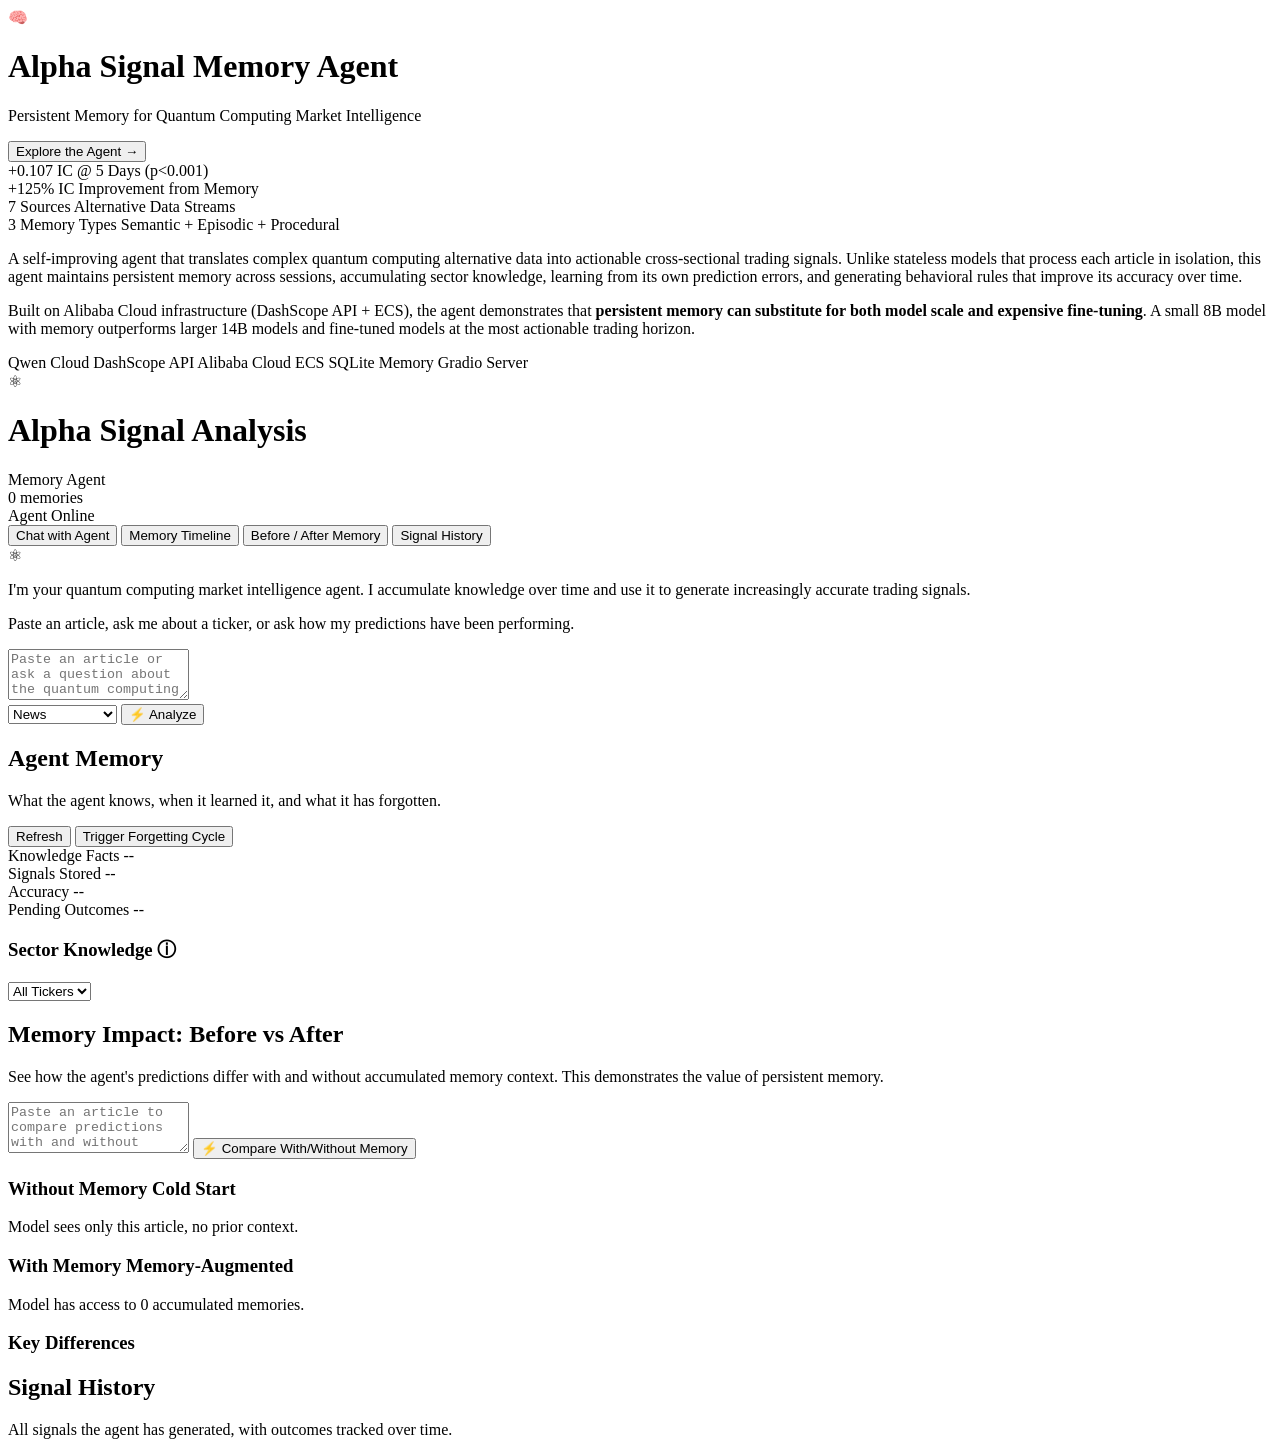
==== commit 56adfab8: "Add welcome overlay landing page to Memory Agent frontend" ====
--- a/frontend_v2/index.html
+++ b/frontend_v2/index.html
@@ -8,6 +8,47 @@
     <script src="https://cdn.plot.ly/plotly-2.27.0.min.js"></script>
 </head>
 <body>
+    <!-- Welcome Overlay (Landing Page) -->
+    <div id="welcome-overlay" class="welcome-overlay">
+        <div class="welcome-modal">
+            <div class="welcome-top">
+                <div class="welcome-logo">🧠</div>
+                <h1 class="welcome-title">Alpha Signal Memory Agent</h1>
+                <p class="welcome-tagline">Persistent Memory for Quantum Computing Market Intelligence</p>
+                <button id="welcome-enter-btn" class="welcome-cta">Explore the Agent →</button>
+            </div>
+            <div class="welcome-body">
+                <div class="welcome-stats">
+                    <div class="welcome-stat">
+                        <span class="stat-value">+0.107</span>
+                        <span class="stat-label">IC @ 5 Days (p<0.001)</span>
+                    </div>
+                    <div class="welcome-stat">
+                        <span class="stat-value">+125%</span>
+                        <span class="stat-label">IC Improvement from Memory</span>
+                    </div>
+                    <div class="welcome-stat">
+                        <span class="stat-value">7 Sources</span>
+                        <span class="stat-label">Alternative Data Streams</span>
+                    </div>
+                    <div class="welcome-stat">
+                        <span class="stat-value">3 Memory Types</span>
+                        <span class="stat-label">Semantic + Episodic + Procedural</span>
+                    </div>
+                </div>
+                <p class="welcome-description">A self-improving agent that translates complex quantum computing alternative data into actionable cross-sectional trading signals. Unlike stateless models that process each article in isolation, this agent maintains persistent memory across sessions, accumulating sector knowledge, learning from its own prediction errors, and generating behavioral rules that improve its accuracy over time.</p>
+                <p class="welcome-context">Built on Alibaba Cloud infrastructure (DashScope API + ECS), the agent demonstrates that <strong>persistent memory can substitute for both model scale and expensive fine-tuning</strong>. A small 8B model with memory outperforms larger 14B models and fine-tuned models at the most actionable trading horizon.</p>
+                <div class="welcome-tech">
+                    <span class="tech-tag">Qwen Cloud</span>
+                    <span class="tech-tag">DashScope API</span>
+                    <span class="tech-tag">Alibaba Cloud ECS</span>
+                    <span class="tech-tag">SQLite Memory</span>
+                    <span class="tech-tag">Gradio Server</span>
+                </div>
+            </div>
+        </div>
+    </div>
+
     <header class="header">
         <div class="header-left">
             <div class="logo">⚛</div>
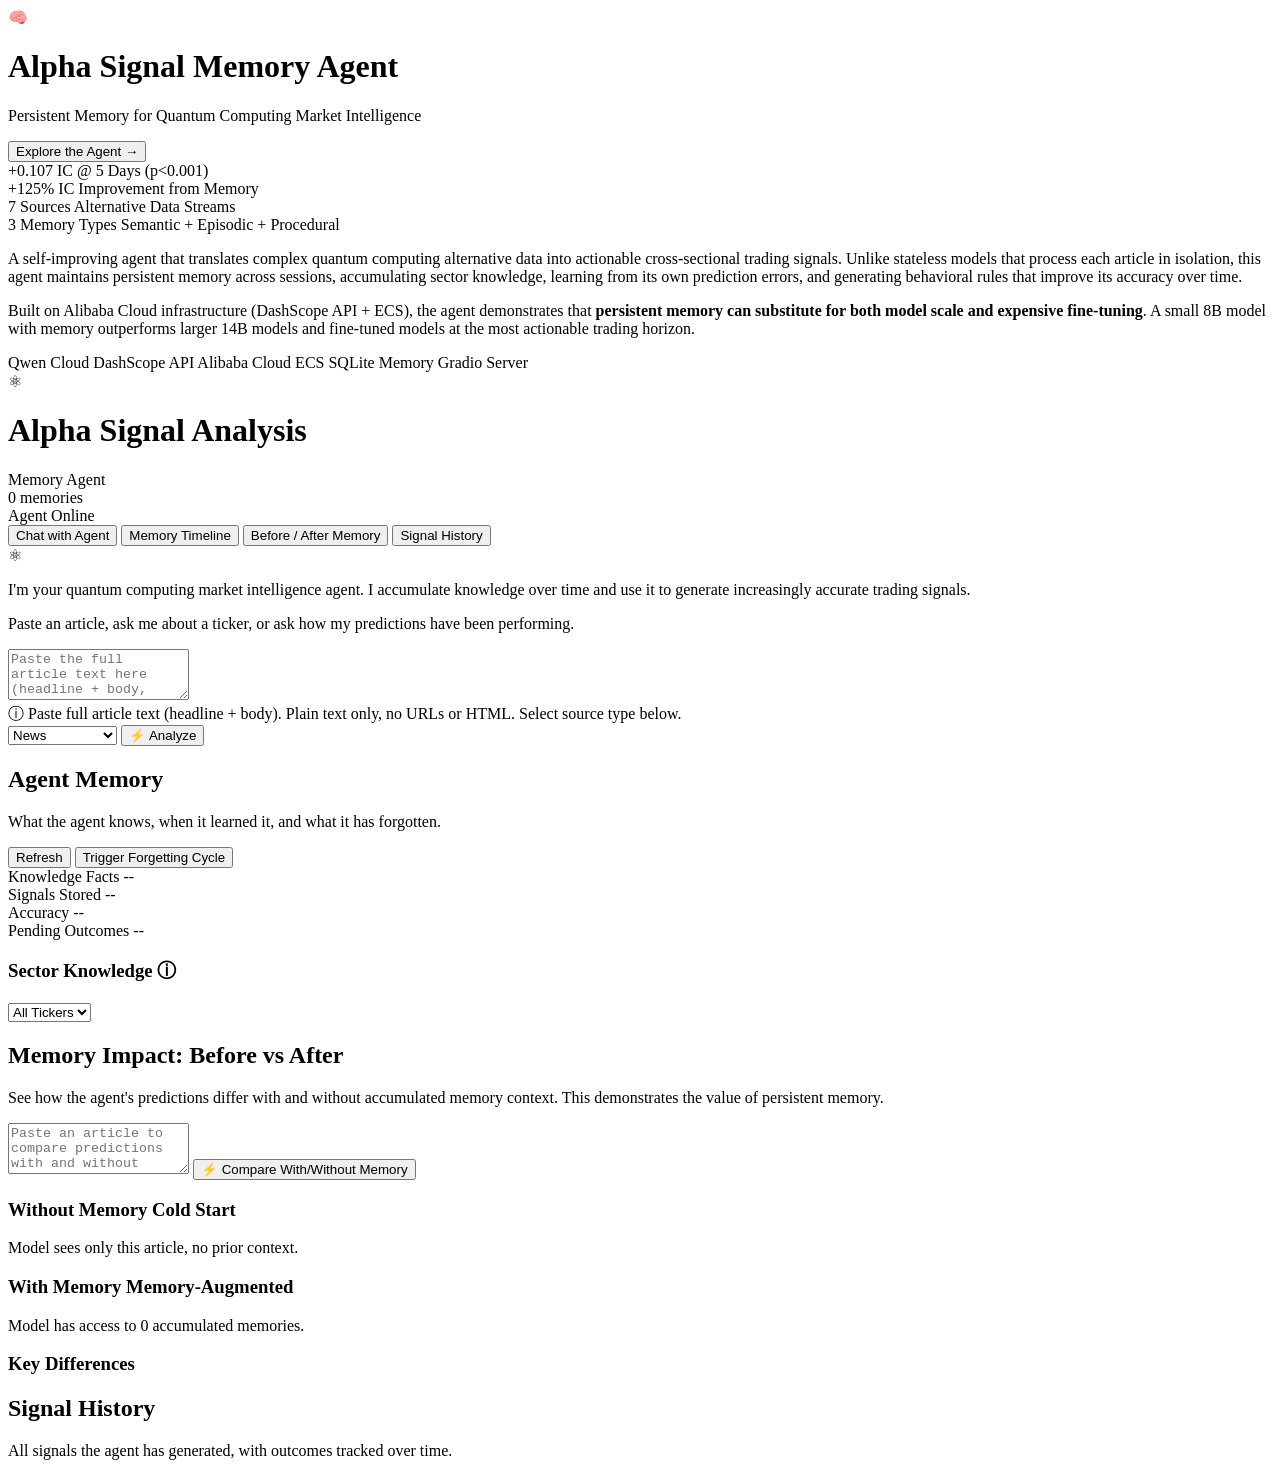
==== commit 19a98ec7: "Add input format helper text and update demo script/captions" ====
--- a/frontend_v2/index.html
+++ b/frontend_v2/index.html
@@ -86,7 +86,11 @@
                     </div>
                 </div>
                 <div class="chat-input-area">
-                    <textarea id="chat-input" placeholder="Paste an article or ask a question about the quantum computing sector..." rows="3"></textarea>
+                    <textarea id="chat-input" placeholder="Paste the full article text here (headline + body, plain text, no URLs or HTML)..." rows="3"></textarea>
+                    <div class="input-helper">
+                        <span class="info-btn" title="For best results: paste the full article text (not just a headline). Select the correct source type. The model analyzes quantum computing companies: IONQ, RGTI, QBTS, QUBT, QNT, IBM, HON.">ⓘ</span>
+                        <span class="helper-text">Paste full article text (headline + body). Plain text only, no URLs or HTML. Select source type below.</span>
+                    </div>
                     <div class="chat-controls">
                         <select id="chat-source">
                             <option value="news">News</option>
